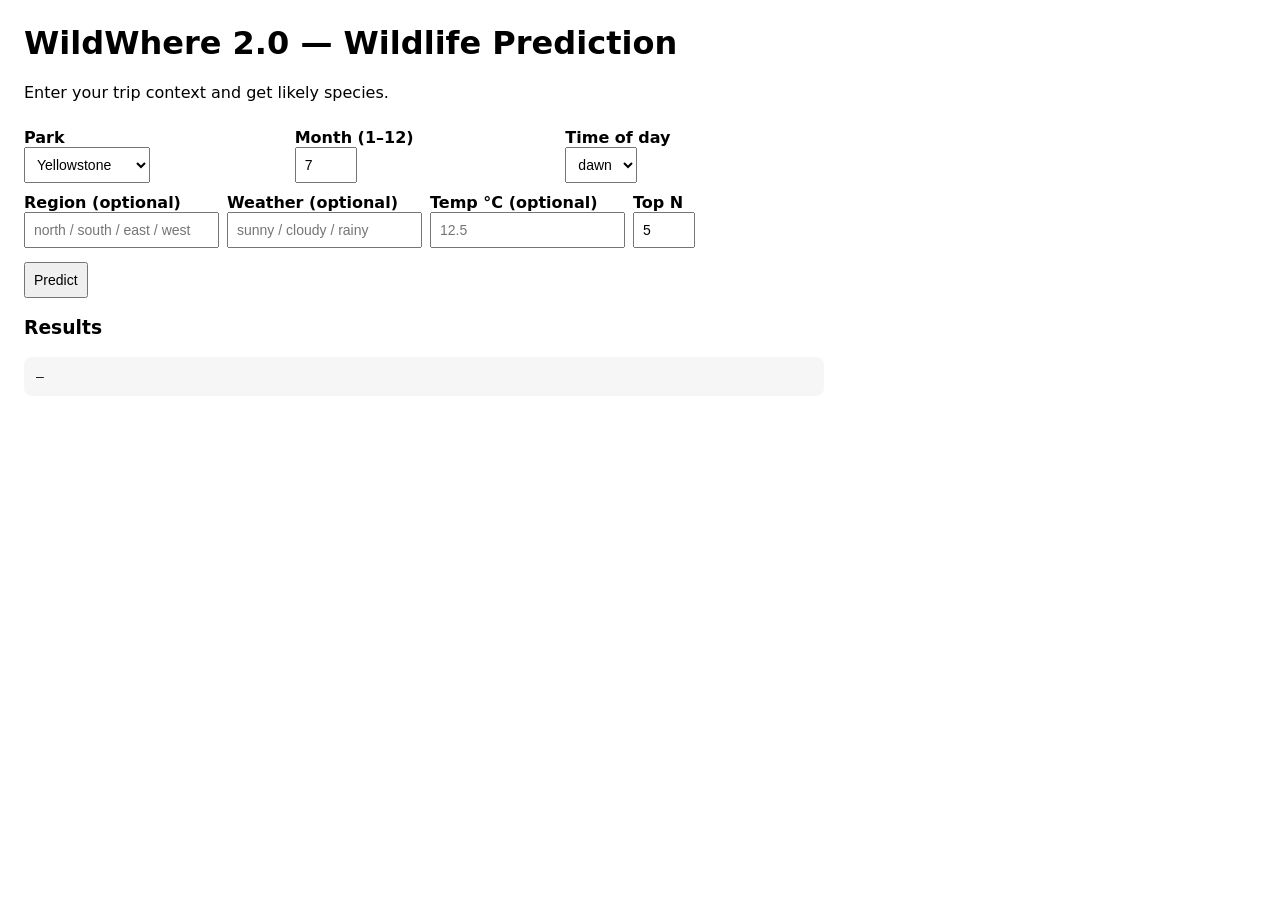
==== Wildwhere/web/index.html @ 81f1f28c "Add files via upload" ====
<!doctype html>
<html lang="en">
<head>
  <meta charset="utf-8" />
  <meta name="viewport" content="width=device-width, initial-scale=1" />
  <title>WildWhere 2.0</title>
  <style>
    body { font-family: system-ui, -apple-system, Segoe UI, Roboto, sans-serif; margin: 24px; max-width: 800px; }
    header { margin-bottom: 16px; }
    label { display:block; margin-top:10px; font-weight:600; }
    input, select, button { padding:8px; font-size:14px; }
    button { margin-top:14px; cursor:pointer; }
    .row { display:flex; gap:12px; flex-wrap:wrap; }
    .row > div { flex:1 1 180px; min-width: 180px; }
    pre { background:#f6f6f6; padding:12px; overflow:auto; border-radius:8px; }
    .result { margin-top:18px; }
  </style>
</head>
<body>
  <header>
    <h1>WildWhere 2.0 — Wildlife Prediction</h1>
    <p>Enter your trip context and get likely species.</p>
  </header>

  <div class="row">
    <div>
      <label for="park">Park</label>
      <select id="park">
        <option>Yellowstone</option>
        <option>Glacier</option>
        <option>Grand Teton</option>
        <option>Olympic</option>
        <option>Mount Rainier</option>
      </select>
    </div>
    <div>
      <label for="month">Month (1–12)</label>
      <input id="month" type="number" min="1" max="12" value="7" />
    </div>
    <div>
      <label for="time_of_day">Time of day</label>
      <select id="time_of_day">
        <option>dawn</option>
        <option>day</option>
        <option>dusk</option>
        <option>night</option>
      </select>
    </div>
  </div>

  <div class="row">
    <div>
      <label for="region">Region (optional)</label>
      <input id="region" placeholder="north / south / east / west" />
    </div>
    <div>
      <label for="weather">Weather (optional)</label>
      <input id="weather" placeholder="sunny / cloudy / rainy" />
    </div>
    <div>
      <label for="temp_c">Temp °C (optional)</label>
      <input id="temp_c" type="number" step="0.1" placeholder="12.5" />
    </div>
    <div>
      <label for="top_n">Top N</label>
      <input id="top_n" type="number" min="1" max="20" value="5" />
    </div>
  </div>

  <button id="predictBtn">Predict</button>

  <div class="result">
    <h3>Results</h3>
    <pre id="output">—</pre>
  </div>

  <script src="script.js"></script>
</body>
</html>
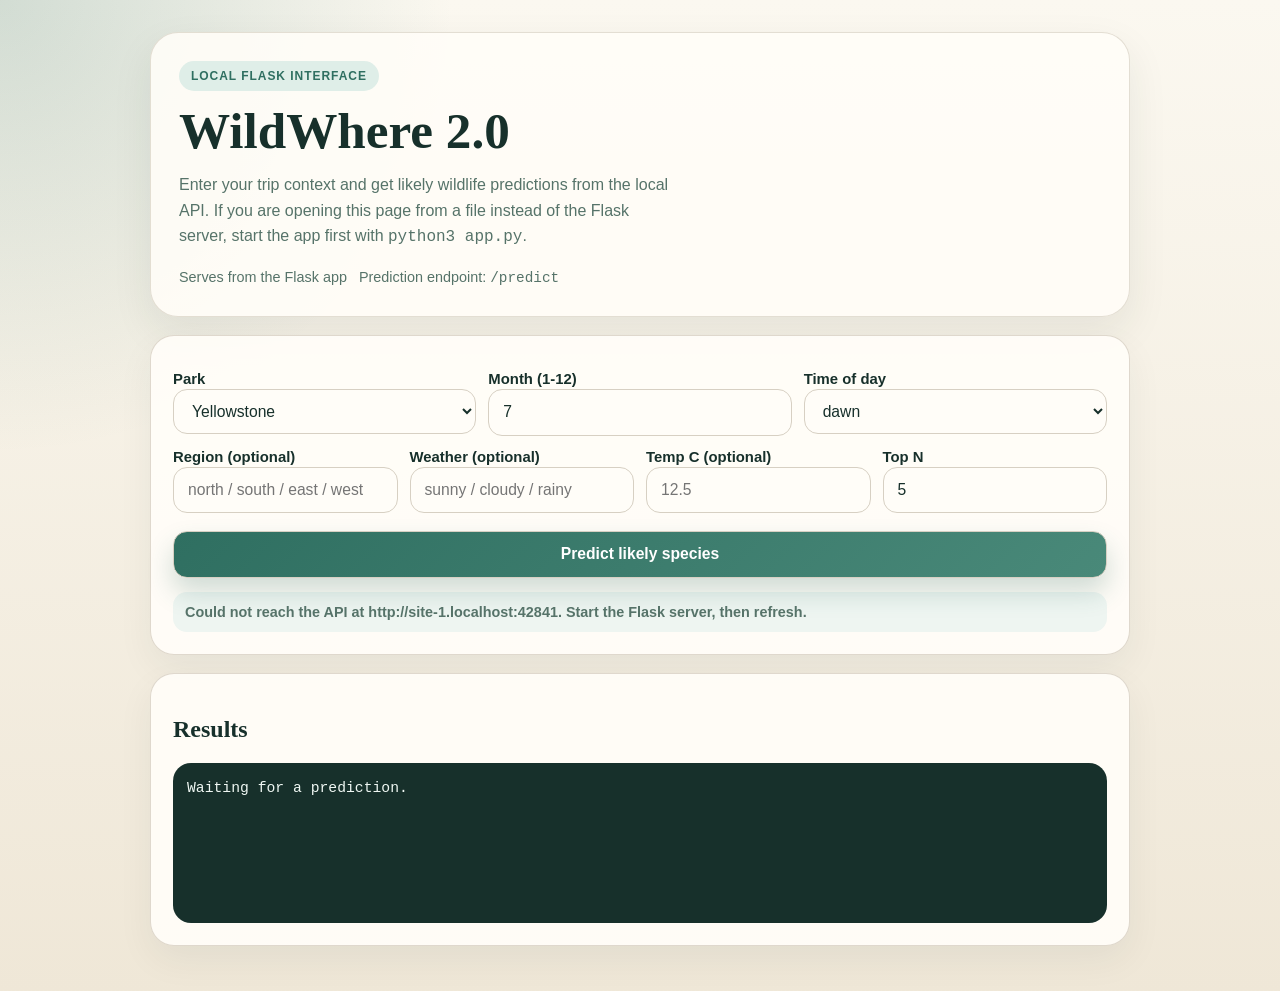
==== commit 41198a54: "Publish public WildWhere browser demo" ====
--- a/Wildwhere/web/index.html
+++ b/Wildwhere/web/index.html
@@ -5,76 +5,183 @@
   <meta name="viewport" content="width=device-width, initial-scale=1" />
   <title>WildWhere 2.0</title>
   <style>
-    body { font-family: system-ui, -apple-system, Segoe UI, Roboto, sans-serif; margin: 24px; max-width: 800px; }
-    header { margin-bottom: 16px; }
-    label { display:block; margin-top:10px; font-weight:600; }
-    input, select, button { padding:8px; font-size:14px; }
-    button { margin-top:14px; cursor:pointer; }
-    .row { display:flex; gap:12px; flex-wrap:wrap; }
-    .row > div { flex:1 1 180px; min-width: 180px; }
-    pre { background:#f6f6f6; padding:12px; overflow:auto; border-radius:8px; }
-    .result { margin-top:18px; }
+    :root {
+      color-scheme: light;
+      --ink: #17302b;
+      --muted: #567369;
+      --surface: #f5f1e7;
+      --panel: #fffdf8;
+      --line: #d7d0c3;
+      --accent: #2f6f61;
+      --accent-soft: #dfeee8;
+    }
+    * { box-sizing: border-box; }
+    body {
+      font-family: Georgia, "Times New Roman", serif;
+      margin: 0;
+      color: var(--ink);
+      background:
+        radial-gradient(circle at top left, rgba(47, 111, 97, 0.2), transparent 28%),
+        linear-gradient(180deg, #fbf8f0 0%, #efe7d7 100%);
+      min-height: 100vh;
+    }
+    main { width: min(980px, calc(100% - 32px)); margin: 0 auto; padding: 32px 0 48px; }
+    header {
+      background: rgba(255, 253, 248, 0.9);
+      border: 1px solid rgba(215, 208, 195, 0.7);
+      border-radius: 28px;
+      padding: 28px;
+      box-shadow: 0 16px 40px rgba(23, 48, 43, 0.08);
+      margin-bottom: 18px;
+    }
+    .eyebrow {
+      display: inline-flex;
+      align-items: center;
+      gap: 8px;
+      padding: 8px 12px;
+      border-radius: 999px;
+      background: var(--accent-soft);
+      color: var(--accent);
+      font: 600 12px/1.2 Arial, sans-serif;
+      letter-spacing: 0.08em;
+      text-transform: uppercase;
+    }
+    h1 { margin: 16px 0 10px; font-size: clamp(2rem, 4vw, 3.4rem); line-height: 0.95; }
+    p { color: var(--muted); max-width: 56ch; font: 400 1rem/1.6 Arial, sans-serif; }
+    .layout { display: grid; gap: 18px; }
+    .panel {
+      background: rgba(255, 253, 248, 0.94);
+      border: 1px solid rgba(215, 208, 195, 0.8);
+      border-radius: 24px;
+      padding: 22px;
+      box-shadow: 0 14px 36px rgba(23, 48, 43, 0.06);
+    }
+    .meta {
+      display: flex;
+      flex-wrap: wrap;
+      gap: 12px;
+      margin-top: 16px;
+      font: 500 0.9rem/1.4 Arial, sans-serif;
+      color: var(--muted);
+    }
+    label { display: block; margin-top: 12px; font: 700 0.93rem/1.3 Arial, sans-serif; }
+    input, select, button {
+      width: 100%;
+      border-radius: 14px;
+      border: 1px solid var(--line);
+      padding: 12px 14px;
+      font: 500 0.98rem/1.3 Arial, sans-serif;
+      background: var(--panel);
+      color: var(--ink);
+    }
+    input:focus, select:focus, button:focus {
+      outline: 3px solid rgba(47, 111, 97, 0.18);
+      border-color: var(--accent);
+    }
+    button {
+      margin-top: 18px;
+      background: linear-gradient(135deg, #2f6f61, #498979);
+      color: white;
+      font-weight: 700;
+      cursor: pointer;
+      box-shadow: 0 14px 26px rgba(47, 111, 97, 0.22);
+    }
+    button:hover { transform: translateY(-1px); }
+    .row { display: grid; grid-template-columns: repeat(auto-fit, minmax(180px, 1fr)); gap: 12px; }
+    pre {
+      background: #17302b;
+      color: #eff7f3;
+      padding: 14px;
+      overflow: auto;
+      border-radius: 18px;
+      min-height: 160px;
+      margin: 0;
+      font: 500 0.92rem/1.55 "SFMono-Regular", Consolas, monospace;
+    }
+    .status {
+      margin-top: 14px;
+      padding: 10px 12px;
+      border-radius: 14px;
+      background: #eef5f1;
+      color: var(--muted);
+      font: 600 0.9rem/1.4 Arial, sans-serif;
+    }
+    @media (max-width: 640px) {
+      main { width: min(100% - 20px, 980px); padding-top: 20px; }
+      header, .panel { border-radius: 22px; padding: 18px; }
+    }
   </style>
 </head>
 <body>
-  <header>
-    <h1>WildWhere 2.0 — Wildlife Prediction</h1>
-    <p>Enter your trip context and get likely species.</p>
-  </header>
+  <main>
+    <header>
+      <span class="eyebrow">Local Flask interface</span>
+      <h1>WildWhere 2.0</h1>
+      <p>Enter your trip context and get likely wildlife predictions from the local API. If you are opening this page from a file instead of the Flask server, start the app first with <code>python3 app.py</code>.</p>
+      <div class="meta">
+        <span>Serves from the Flask app</span>
+        <span>Prediction endpoint: <code>/predict</code></span>
+      </div>
+    </header>
 
-  <div class="row">
-    <div>
-      <label for="park">Park</label>
-      <select id="park">
-        <option>Yellowstone</option>
-        <option>Glacier</option>
-        <option>Grand Teton</option>
-        <option>Olympic</option>
-        <option>Mount Rainier</option>
-      </select>
-    </div>
-    <div>
-      <label for="month">Month (1–12)</label>
-      <input id="month" type="number" min="1" max="12" value="7" />
-    </div>
-    <div>
-      <label for="time_of_day">Time of day</label>
-      <select id="time_of_day">
-        <option>dawn</option>
-        <option>day</option>
-        <option>dusk</option>
-        <option>night</option>
-      </select>
-    </div>
-  </div>
+    <section class="layout">
+      <div class="panel">
+        <div class="row">
+          <div>
+            <label for="park">Park</label>
+            <select id="park">
+              <option>Yellowstone</option>
+              <option>Glacier</option>
+              <option>Grand Teton</option>
+              <option>Olympic</option>
+              <option>Mount Rainier</option>
+            </select>
+          </div>
+          <div>
+            <label for="month">Month (1-12)</label>
+            <input id="month" type="number" min="1" max="12" value="7" />
+          </div>
+          <div>
+            <label for="time_of_day">Time of day</label>
+            <select id="time_of_day">
+              <option>dawn</option>
+              <option>day</option>
+              <option>dusk</option>
+              <option>night</option>
+            </select>
+          </div>
+        </div>
 
-  <div class="row">
-    <div>
-      <label for="region">Region (optional)</label>
-      <input id="region" placeholder="north / south / east / west" />
-    </div>
-    <div>
-      <label for="weather">Weather (optional)</label>
-      <input id="weather" placeholder="sunny / cloudy / rainy" />
-    </div>
-    <div>
-      <label for="temp_c">Temp °C (optional)</label>
-      <input id="temp_c" type="number" step="0.1" placeholder="12.5" />
-    </div>
-    <div>
-      <label for="top_n">Top N</label>
-      <input id="top_n" type="number" min="1" max="20" value="5" />
-    </div>
-  </div>
+        <div class="row">
+          <div>
+            <label for="region">Region (optional)</label>
+            <input id="region" placeholder="north / south / east / west" />
+          </div>
+          <div>
+            <label for="weather">Weather (optional)</label>
+            <input id="weather" placeholder="sunny / cloudy / rainy" />
+          </div>
+          <div>
+            <label for="temp_c">Temp C (optional)</label>
+            <input id="temp_c" type="number" step="0.1" placeholder="12.5" />
+          </div>
+          <div>
+            <label for="top_n">Top N</label>
+            <input id="top_n" type="number" min="1" max="20" value="5" />
+          </div>
+        </div>
 
-  <button id="predictBtn">Predict</button>
+        <button id="predictBtn" type="button">Predict likely species</button>
+        <div class="status" id="status">Checking local API status...</div>
+      </div>
 
-  <div class="result">
-    <h3>Results</h3>
-    <pre id="output">—</pre>
-  </div>
+      <div class="panel">
+        <h2>Results</h2>
+        <pre id="output">Waiting for a prediction.</pre>
+      </div>
+    </section>
+  </main>
 
   <script src="script.js"></script>
 </body>
 </html>
-
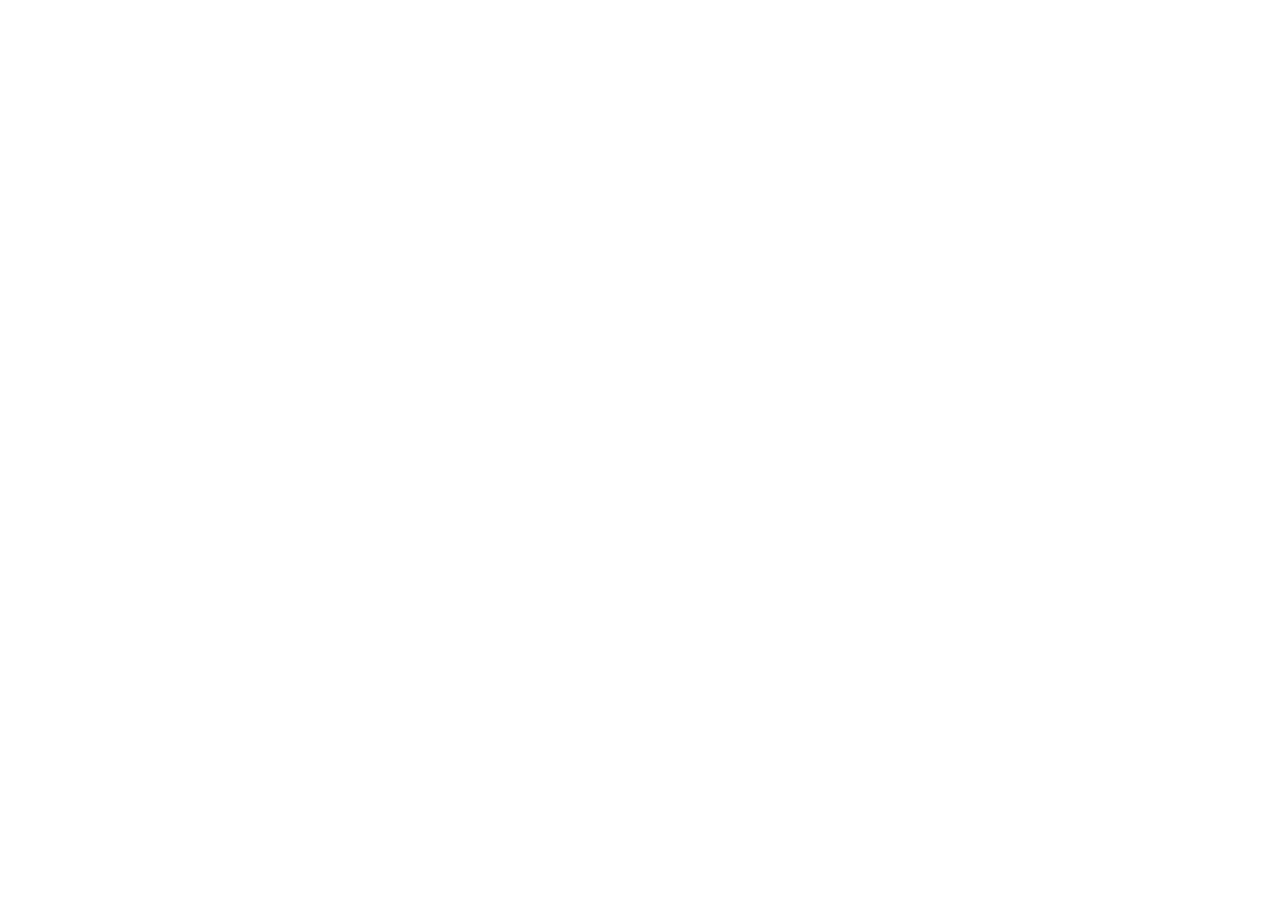
==== commit ba66c21e: "Ship WildWhere AI portfolio build" ====
--- a/Wildwhere/web/index.html
+++ b/Wildwhere/web/index.html
@@ -115,12 +115,13 @@
 <body>
   <main>
     <header>
-      <span class="eyebrow">Local Flask interface</span>
+      <span class="eyebrow">Legacy prototype</span>
       <h1>WildWhere 2.0</h1>
-      <p>Enter your trip context and get likely wildlife predictions from the local API. If you are opening this page from a file instead of the Flask server, start the app first with <code>python3 app.py</code>.</p>
+      <p>The active portfolio build is WildWhere AI, deployed with a prediction-safety gate and real public data sources.</p>
+      <p><a href="https://wildwhere-ai.vercel.app">Open the live WildWhere AI project</a></p>
       <div class="meta">
-        <span>Serves from the Flask app</span>
-        <span>Prediction endpoint: <code>/predict</code></span>
+        <span>Current portfolio version: <code>wildwhere-ai/</code></span>
+        <span>Live preview: <code>https://wildwhere-ai.vercel.app</code></span>
       </div>
     </header>
 
